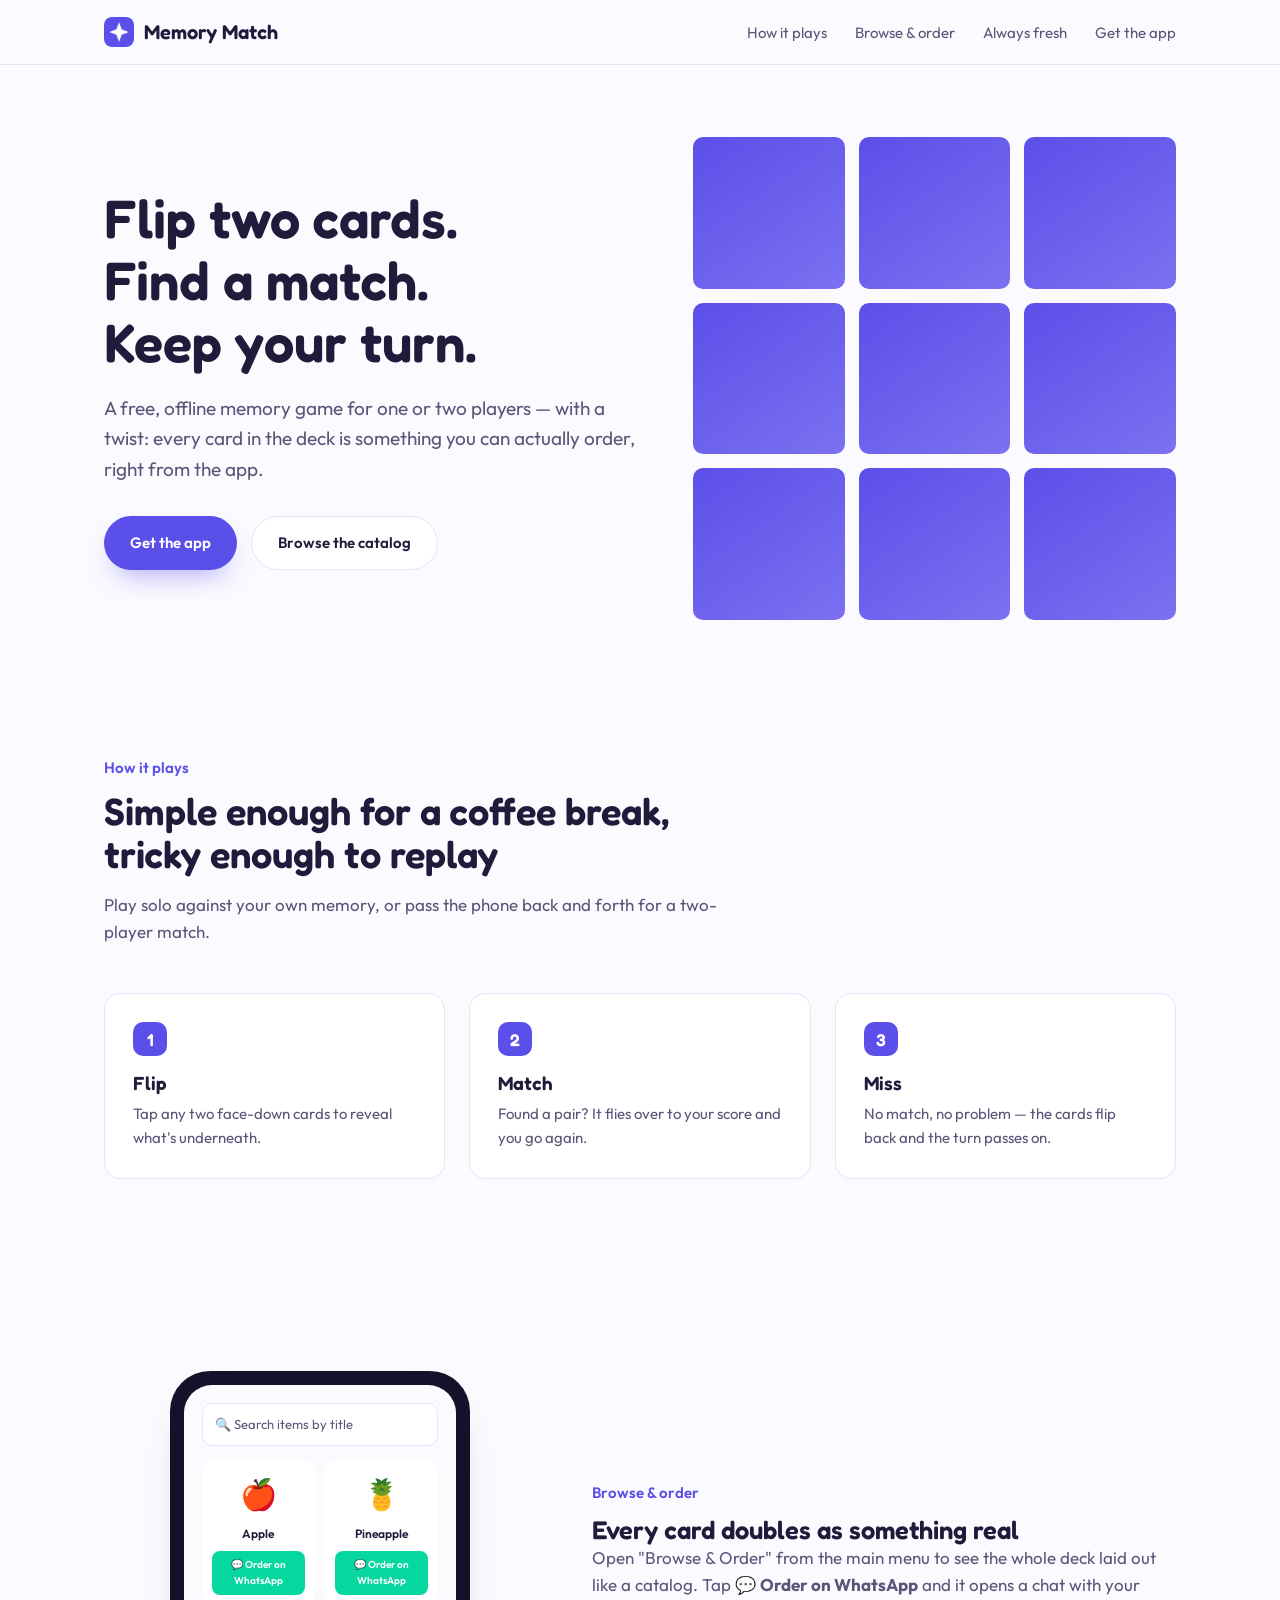
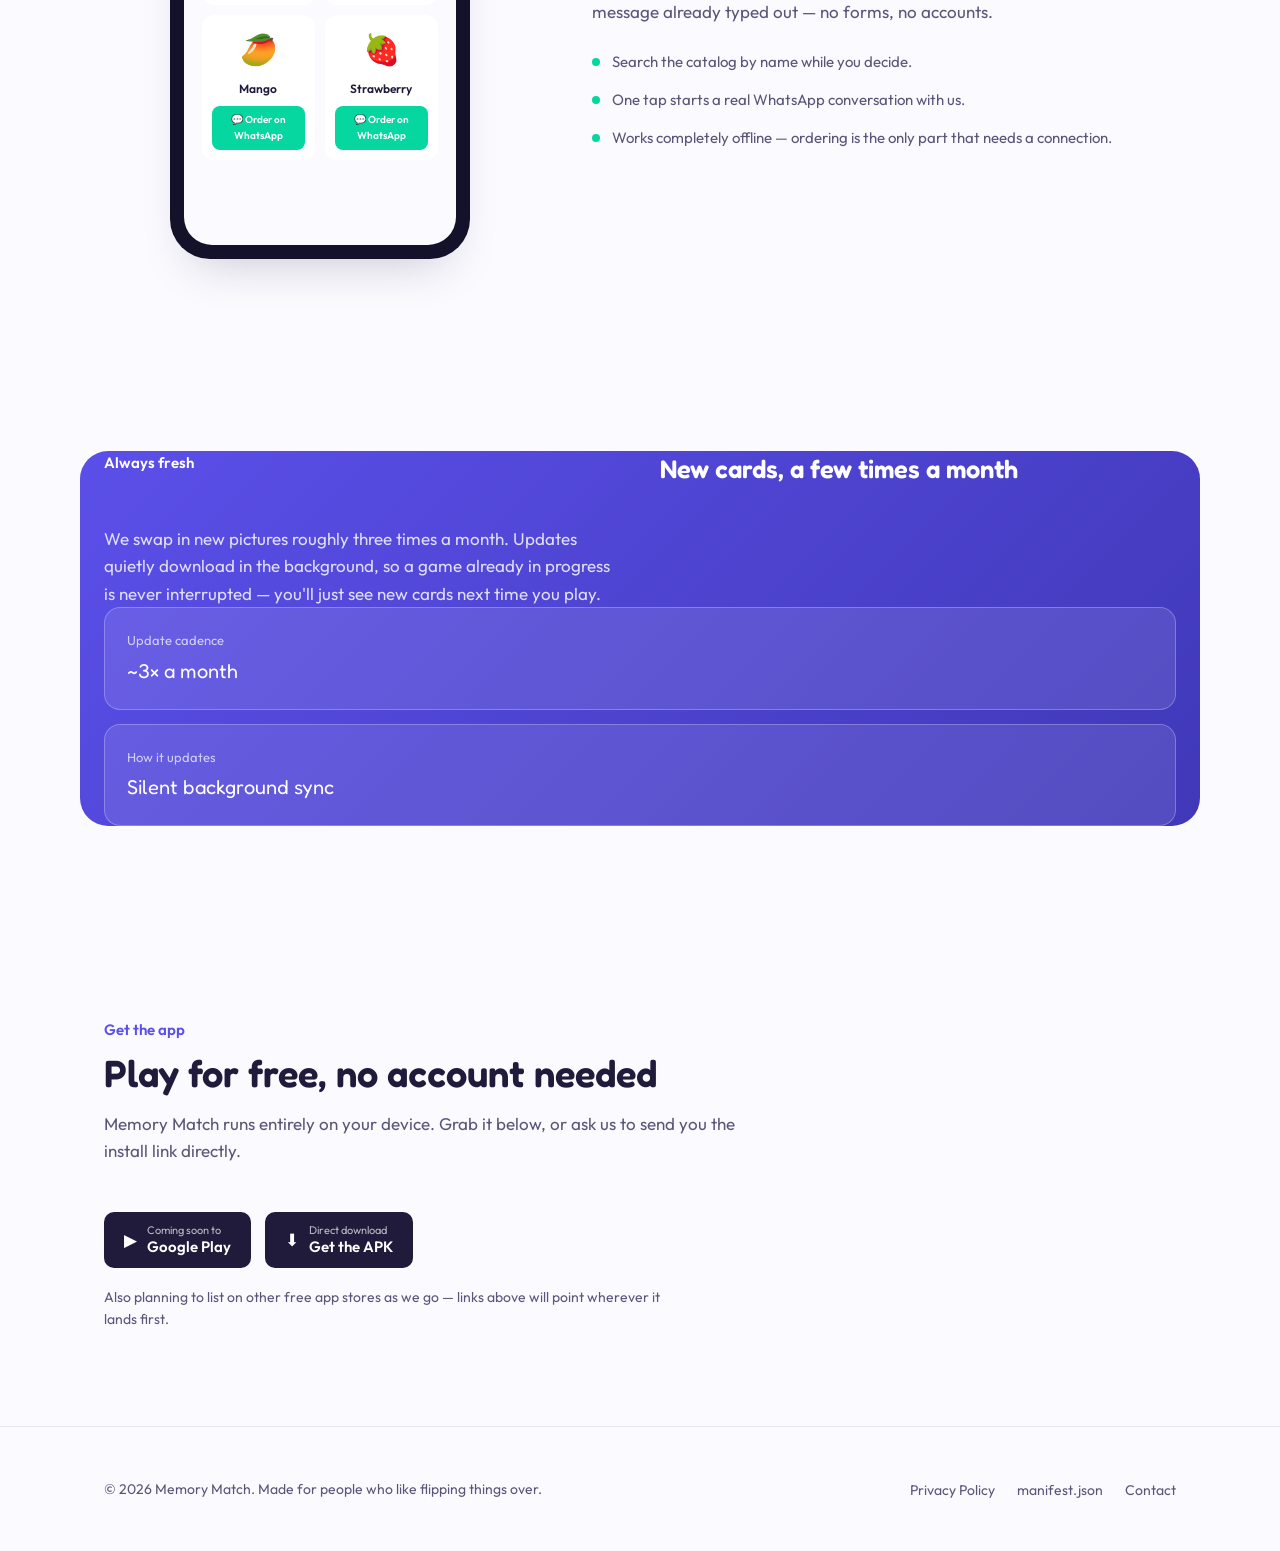
==== index.html @ 35a47999 "Upload MemoryGameSite" ====
<!doctype html>
<html lang="en">
<head>
<meta charset="utf-8" />
<meta name="viewport" content="width=device-width, initial-scale=1" />
<title>Memory Match — flip, match, and order from the deck</title>
<meta name="description" content="A free offline memory-match game for one or two players, where every card doubles as something you can order over WhatsApp." />
<link rel="icon" href="favicon.png" />
<link rel="preconnect" href="https://fonts.googleapis.com">
<link rel="preconnect" href="https://fonts.gstatic.com" crossorigin>
<link href="https://fonts.googleapis.com/css2?family=Fredoka:wght@500;600;700&family=Outfit:wght@400;500;600&display=swap" rel="stylesheet">
<link rel="stylesheet" href="style.css" />
</head>
<body>

<nav class="nav">
  <div class="wrap">
    <a class="brand" href="#top">
      <img src="images/app-icon.png" alt="" />
      Memory Match
    </a>
    <ul class="nav-links">
      <li><a href="#how">How it plays</a></li>
      <li><a href="#catalog">Browse & order</a></li>
      <li><a href="#fresh">Always fresh</a></li>
      <li><a href="#get">Get the app</a></li>
    </ul>
  </div>
</nav>

<header class="hero" id="top">
  <div class="wrap">
    <div>
      <h1>Flip two cards.<br>Find a match.<br>Keep your turn.</h1>
      <p class="lead">A free, offline memory game for one or two players — with a twist: every card in the deck is something you can actually order, right from the app.</p>
      <div class="btn-row">
        <a class="btn btn-primary" href="#get">Get the app</a>
        <a class="btn btn-ghost" href="#catalog">Browse the catalog</a>
      </div>
    </div>
    <div class="flip-grid" aria-hidden="true">
      <div class="flip-card"><div class="face back"></div><div class="face front">🍎</div></div>
      <div class="flip-card"><div class="face back"></div><div class="face front">🍌</div></div>
      <div class="flip-card"><div class="face back"></div><div class="face front">🍇</div></div>
      <div class="flip-card"><div class="face back"></div><div class="face front">🍓</div></div>
      <div class="flip-card"><div class="face back"></div><div class="face front">🍒</div></div>
      <div class="flip-card"><div class="face back"></div><div class="face front">🍉</div></div>
      <div class="flip-card"><div class="face back"></div><div class="face front">🥝</div></div>
      <div class="flip-card"><div class="face back"></div><div class="face front">🍍</div></div>
      <div class="flip-card"><div class="face back"></div><div class="face front">🥭</div></div>
    </div>
  </div>
</header>

<section id="how">
  <div class="wrap">
    <div class="section-head">
      <span class="kicker">How it plays</span>
      <h2>Simple enough for a coffee break, tricky enough to replay</h2>
      <p>Play solo against your own memory, or pass the phone back and forth for a two-player match.</p>
    </div>
    <div class="steps">
      <div class="step">
        <div class="num">1</div>
        <h3>Flip</h3>
        <p>Tap any two face-down cards to reveal what's underneath.</p>
      </div>
      <div class="step">
        <div class="num">2</div>
        <h3>Match</h3>
        <p>Found a pair? It flies over to your score and you go again.</p>
      </div>
      <div class="step">
        <div class="num">3</div>
        <h3>Miss</h3>
        <p>No match, no problem — the cards flip back and the turn passes on.</p>
      </div>
    </div>
  </div>
</section>

<section class="catalog-section" id="catalog">
  <div class="wrap">
    <div class="phone-mock">
      <div class="phone-screen">
        <div class="phone-search">🔍 Search items by title</div>
        <div class="phone-grid">
          <div class="phone-item">
            <div class="emoji">🍎</div>
            <div class="name">Apple</div>
            <div class="wa">💬 Order on WhatsApp</div>
          </div>
          <div class="phone-item">
            <div class="emoji">🍍</div>
            <div class="name">Pineapple</div>
            <div class="wa">💬 Order on WhatsApp</div>
          </div>
          <div class="phone-item">
            <div class="emoji">🥭</div>
            <div class="name">Mango</div>
            <div class="wa">💬 Order on WhatsApp</div>
          </div>
          <div class="phone-item">
            <div class="emoji">🍓</div>
            <div class="name">Strawberry</div>
            <div class="wa">💬 Order on WhatsApp</div>
          </div>
        </div>
      </div>
    </div>
    <div class="catalog-copy">
      <span class="kicker">Browse & order</span>
      <h2>Every card doubles as something real</h2>
      <p>Open "Browse & Order" from the main menu to see the whole deck laid out like a catalog. Tap 💬 <strong>Order on WhatsApp</strong> and it opens a chat with your message already typed out — no forms, no accounts.</p>
      <ul>
        <li><span class="dot"></span> Search the catalog by name while you decide.</li>
        <li><span class="dot"></span> One tap starts a real WhatsApp conversation with us.</li>
        <li><span class="dot"></span> Works completely offline — ordering is the only part that needs a connection.</li>
      </ul>
    </div>
  </div>
</section>

<section id="fresh">
  <div class="wrap fresh-band">
    <div class="wrap" style="padding: 0;">
      <span class="kicker" style="color:#fff;">Always fresh</span>
      <h2>New cards, a few times a month</h2>
      <p>We swap in new pictures roughly three times a month. Updates quietly download in the background, so a game already in progress is never interrupted — you'll just see new cards next time you play.</p>
    </div>
    <div>
      <div class="fresh-card">
        <div class="label">Update cadence</div>
        <div class="value">~3× a month</div>
      </div>
      <div class="fresh-card">
        <div class="label">How it updates</div>
        <div class="value">Silent background sync</div>
      </div>
    </div>
  </div>
</section>

<section id="get">
  <div class="wrap">
    <div class="section-head">
      <span class="kicker">Get the app</span>
      <h2>Play for free, no account needed</h2>
      <p>Memory Match runs entirely on your device. Grab it below, or ask us to send you the install link directly.</p>
    </div>
    <div class="store-row">
      <a class="store-badge" href="#" aria-label="Coming soon to Google Play">
        <span>▶</span>
        <span class="lines"><span class="small">Coming soon to</span><span class="big">Google Play</span></span>
      </a>
      <a class="store-badge" href="#" aria-label="Download the APK directly">
        <span>⬇</span>
        <span class="lines"><span class="small">Direct download</span><span class="big">Get the APK</span></span>
      </a>
    </div>
    <p class="store-note">Also planning to list on other free app stores as we go — links above will point wherever it lands first.</p>
  </div>
</section>

<footer>
  <div class="wrap">
    <div class="footer-brand">© 2026 Memory Match. Made for people who like flipping things over.</div>
    <ul class="footer-links">
      <li><a href="privacy.html">Privacy Policy</a></li>
      <li><a href="manifest.json">manifest.json</a></li>
      <li><a href="mailto:hello@example.com">Contact</a></li>
    </ul>
  </div>
</footer>

</body>
</html>
---- style.css ----
:root {
  --bg: #FBFAFF;
  --ink: #201B3B;
  --ink-soft: #5B5679;
  --primary: #5B4FE9;
  --primary-deep: #4038B8;
  --coral: #FF6B6B;
  --mint: #06D6A0;
  --surface: #FFFFFF;
  --line: #E7E4F6;
  --radius-lg: 28px;
  --radius-md: 16px;
  --radius-sm: 10px;
  --shadow: 0 24px 48px -24px rgba(32, 27, 59, 0.25);
  --max: 1120px;
}

* { box-sizing: border-box; }

html { scroll-behavior: smooth; }

body {
  margin: 0;
  background: var(--bg);
  color: var(--ink);
  font-family: 'Outfit', system-ui, sans-serif;
  font-size: 17px;
  line-height: 1.6;
  -webkit-font-smoothing: antialiased;
}

h1, h2, h3, .display {
  font-family: 'Fredoka', system-ui, sans-serif;
  font-weight: 600;
  line-height: 1.15;
  margin: 0;
  color: var(--ink);
}

p { margin: 0; color: var(--ink-soft); max-width: 62ch; }

a { color: inherit; }

img { max-width: 100%; display: block; }

.wrap {
  max-width: var(--max);
  margin: 0 auto;
  padding: 0 24px;
}

/* Nav */
.nav {
  position: sticky;
  top: 0;
  z-index: 20;
  background: rgba(251, 250, 255, 0.86);
  backdrop-filter: blur(10px);
  border-bottom: 1px solid var(--line);
}
.nav .wrap {
  display: flex;
  align-items: center;
  justify-content: space-between;
  padding-top: 16px;
  padding-bottom: 16px;
}
.brand {
  display: flex;
  align-items: center;
  gap: 10px;
  font-family: 'Fredoka', system-ui, sans-serif;
  font-weight: 600;
  font-size: 20px;
  text-decoration: none;
}
.brand img { width: 30px; height: 30px; border-radius: 8px; }
.nav-links { display: flex; gap: 28px; list-style: none; margin: 0; padding: 0; }
.nav-links a { text-decoration: none; color: var(--ink-soft); font-size: 15px; }
.nav-links a:hover { color: var(--primary); }

/* Buttons */
.btn {
  display: inline-flex;
  align-items: center;
  justify-content: center;
  gap: 8px;
  padding: 14px 26px;
  border-radius: 999px;
  font-family: 'Outfit', system-ui, sans-serif;
  font-weight: 600;
  font-size: 15px;
  text-decoration: none;
  border: none;
  cursor: pointer;
  transition: transform 0.15s ease, box-shadow 0.15s ease;
}
.btn:hover { transform: translateY(-2px); }
.btn-primary { background: var(--primary); color: #fff; box-shadow: 0 14px 28px -12px rgba(91,79,233,0.55); }
.btn-primary:hover { background: var(--primary-deep); }
.btn-ghost { background: var(--surface); color: var(--ink); border: 1.5px solid var(--line); }
.btn-ghost:hover { border-color: var(--primary); color: var(--primary); }
.btn-row { display: flex; gap: 14px; flex-wrap: wrap; }

/* Sections */
section { padding: 96px 0; }
.section-head { max-width: 640px; margin-bottom: 48px; }
.kicker { color: var(--primary); font-weight: 600; font-size: 15px; margin-bottom: 10px; display: block; }
.section-head h2 { font-size: clamp(28px, 4vw, 38px); margin-bottom: 14px; }

/* Hero */
.hero .wrap {
  display: grid;
  grid-template-columns: 1.05fr 0.95fr;
  gap: 56px;
  align-items: center;
  padding-top: 72px;
  padding-bottom: 40px;
}
.hero h1 { font-size: clamp(36px, 5vw, 54px); margin-bottom: 20px; }
.hero p.lead { font-size: 19px; margin-bottom: 32px; }

/* Flip-card hero demo */
.flip-grid {
  display: grid;
  grid-template-columns: repeat(3, 1fr);
  gap: 14px;
  perspective: 1000px;
}
.flip-card {
  aspect-ratio: 1;
  position: relative;
  border-radius: var(--radius-sm);
}
.flip-card .face {
  position: absolute;
  inset: 0;
  border-radius: var(--radius-sm);
  display: flex;
  align-items: center;
  justify-content: center;
  backface-visibility: hidden;
  animation: reveal 2.6s ease-in-out infinite;
}
.flip-card .face.back { background: linear-gradient(145deg, var(--primary), #7B71F0); }
.flip-card .face.front { background: #fff; border: 1.5px solid var(--line); font-size: 30px; transform: rotateY(180deg); }
.flip-card:nth-child(1) .face { animation-delay: 0.0s; }
.flip-card:nth-child(2) .face { animation-delay: 0.15s; }
.flip-card:nth-child(3) .face { animation-delay: 0.3s; }
.flip-card:nth-child(4) .face { animation-delay: 0.45s; }
.flip-card:nth-child(5) .face { animation-delay: 0.6s; }
.flip-card:nth-child(6) .face { animation-delay: 0.75s; }
.flip-card:nth-child(7) .face { animation-delay: 0.9s; }
.flip-card:nth-child(8) .face { animation-delay: 1.05s; }
.flip-card:nth-child(9) .face { animation-delay: 1.2s; }

@keyframes reveal {
  0%, 8% { transform: rotateY(0deg); }
  45%, 65% { transform: rotateY(180deg); }
  92%, 100% { transform: rotateY(0deg); }
}

@media (prefers-reduced-motion: reduce) {
  .flip-card .face { animation: none; }
  .flip-card .face.front { transform: rotateY(0deg); opacity: 0; }
}

/* Steps */
.steps { display: grid; grid-template-columns: repeat(3, 1fr); gap: 24px; }
.step {
  background: var(--surface);
  border: 1px solid var(--line);
  border-radius: var(--radius-md);
  padding: 28px;
}
.step .num {
  width: 34px; height: 34px;
  border-radius: 10px;
  background: var(--primary);
  color: #fff;
  display: flex; align-items: center; justify-content: center;
  font-family: 'Fredoka', sans-serif; font-weight: 600;
  margin-bottom: 16px;
}
.step h3 { font-size: 19px; margin-bottom: 8px; }
.step p { font-size: 15px; }

/* Catalog / WhatsApp section */
.catalog-section .wrap {
  display: grid;
  grid-template-columns: 0.85fr 1.15fr;
  gap: 56px;
  align-items: center;
}
.phone-mock {
  background: #14112B;
  border-radius: 40px;
  padding: 14px;
  width: min(300px, 100%);
  box-shadow: var(--shadow);
  margin: 0 auto;
}
.phone-screen {
  background: var(--bg);
  border-radius: 28px;
  padding: 18px;
  min-height: 460px;
}
.phone-search {
  background: #fff;
  border-radius: 10px;
  padding: 10px 12px;
  font-size: 13px;
  color: var(--ink-soft);
  margin-bottom: 14px;
  border: 1px solid var(--line);
}
.phone-grid { display: grid; grid-template-columns: 1fr 1fr; gap: 10px; }
.phone-item {
  background: #fff;
  border-radius: 12px;
  padding: 10px;
  text-align: center;
}
.phone-item .emoji { font-size: 30px; margin-bottom: 6px; }
.phone-item .name { font-size: 12px; font-weight: 600; margin-bottom: 8px; }
.phone-item .wa {
  background: var(--mint);
  color: #fff;
  border-radius: 8px;
  font-size: 10px;
  font-weight: 600;
  padding: 6px 4px;
}
.catalog-copy ul { padding: 0; margin: 24px 0 0; list-style: none; display: grid; gap: 14px; }
.catalog-copy li { display: flex; gap: 12px; align-items: flex-start; font-size: 15px; color: var(--ink-soft); }
.catalog-copy li .dot { width: 8px; height: 8px; border-radius: 50%; background: var(--mint); margin-top: 8px; flex-shrink: 0; }

/* Freshness / admin */
.fresh-band {
  background: linear-gradient(135deg, var(--primary), #4038B8);
  color: #fff;
  border-radius: var(--radius-lg);
}
.fresh-band .wrap { padding: 64px 24px; display: grid; grid-template-columns: 1fr 1fr; gap: 40px; align-items: center; }
.fresh-band h2 { color: #fff; }
.fresh-band p { color: rgba(255,255,255,0.82); }
.fresh-card {
  background: rgba(255,255,255,0.1);
  border: 1px solid rgba(255,255,255,0.25);
  border-radius: var(--radius-md);
  padding: 22px;
}
.fresh-card + .fresh-card { margin-top: 14px; }
.fresh-card .label { font-size: 13px; color: rgba(255,255,255,0.7); margin-bottom: 4px; }
.fresh-card .value { font-family: 'Fredoka', sans-serif; font-size: 20px; }

/* Get the app */
.store-row { display: flex; gap: 14px; flex-wrap: wrap; margin-top: 28px; }
.store-badge {
  display: flex;
  align-items: center;
  gap: 10px;
  background: var(--ink);
  color: #fff;
  padding: 12px 20px;
  border-radius: var(--radius-sm);
  text-decoration: none;
}
.store-badge .lines { display: flex; flex-direction: column; line-height: 1.2; }
.store-badge .small { font-size: 11px; opacity: 0.7; }
.store-badge .big { font-size: 15px; font-weight: 600; }
.store-note { margin-top: 18px; font-size: 14px; }

/* Footer */
footer { border-top: 1px solid var(--line); padding: 48px 0; }
footer .wrap { display: flex; justify-content: space-between; align-items: center; flex-wrap: wrap; gap: 16px; }
.footer-links { display: flex; gap: 22px; list-style: none; padding: 0; margin: 0; }
.footer-links a { text-decoration: none; color: var(--ink-soft); font-size: 14px; }
.footer-links a:hover { color: var(--primary); }
.footer-brand { font-size: 14px; color: var(--ink-soft); }

@media (max-width: 860px) {
  .hero .wrap, .catalog-section .wrap, .fresh-band .wrap { grid-template-columns: 1fr; }
  .nav-links { display: none; }
  .steps { grid-template-columns: 1fr; }
  section { padding: 64px 0; }
}
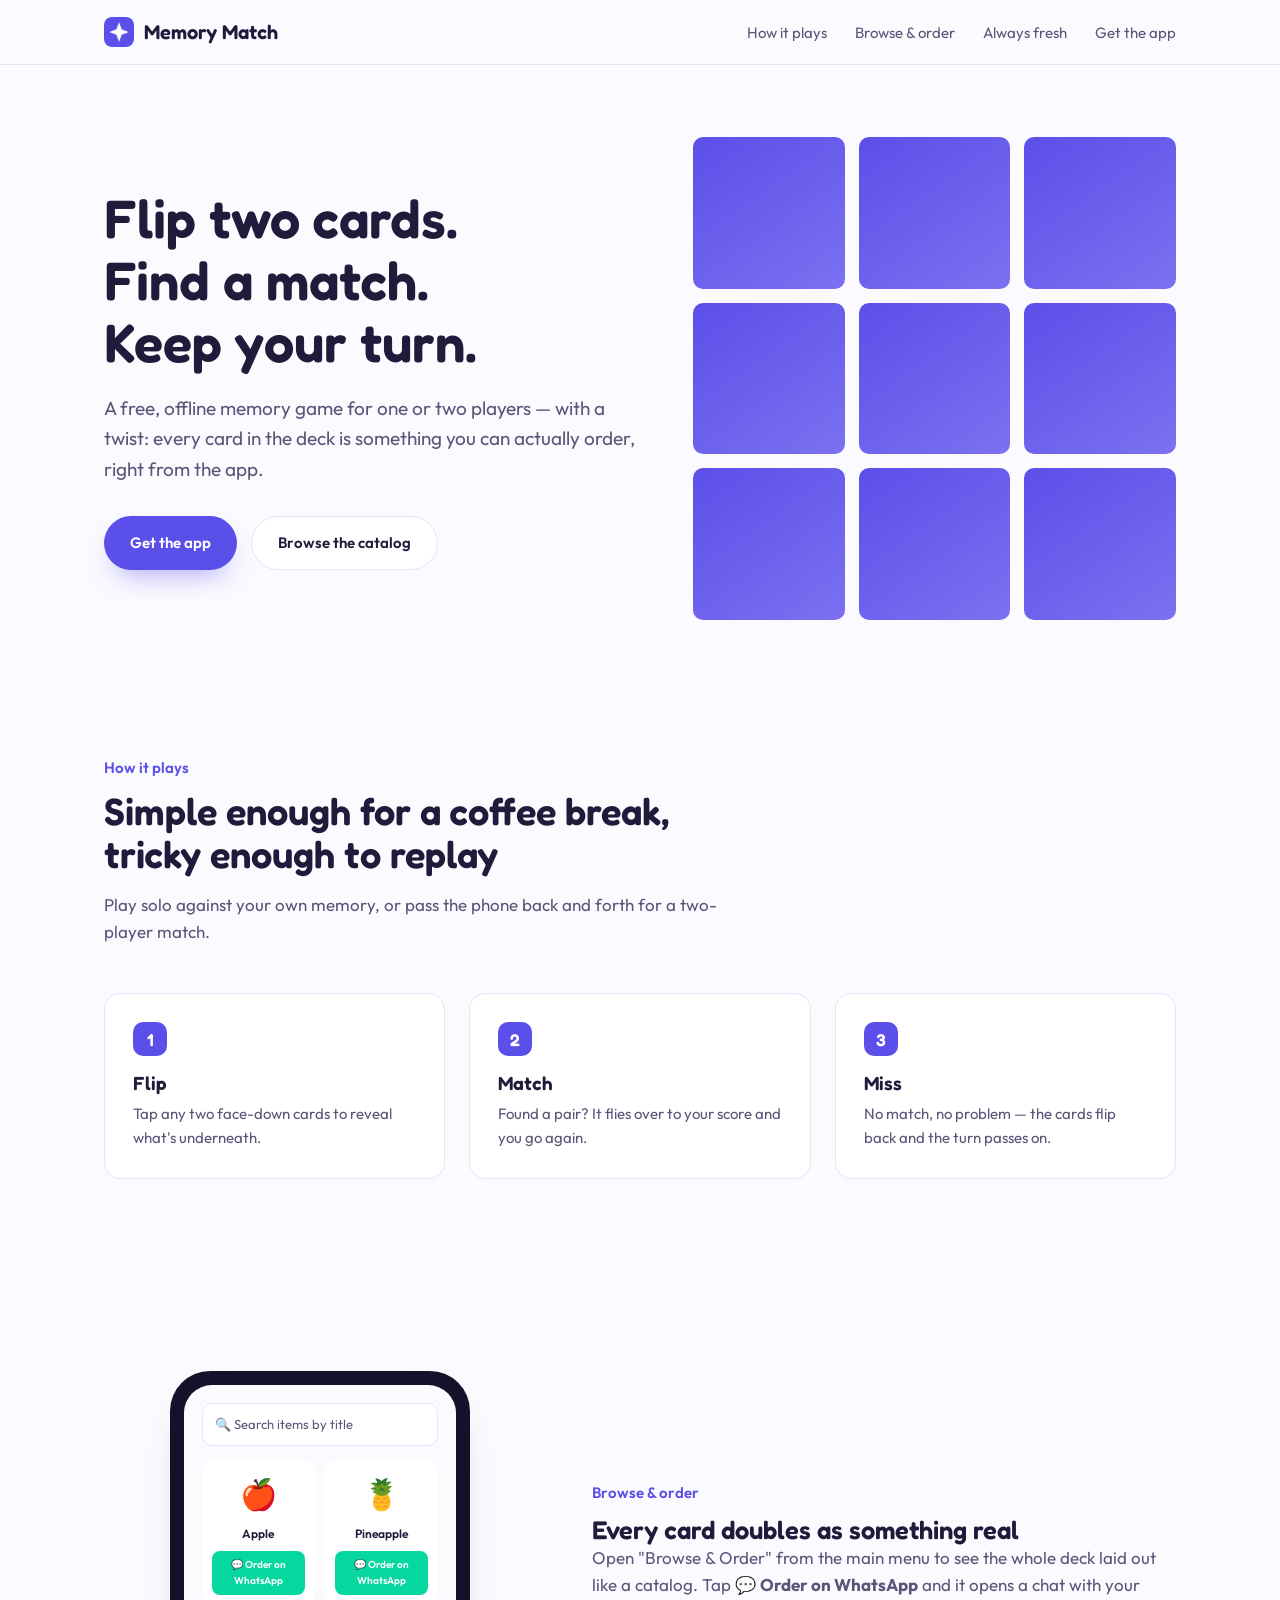
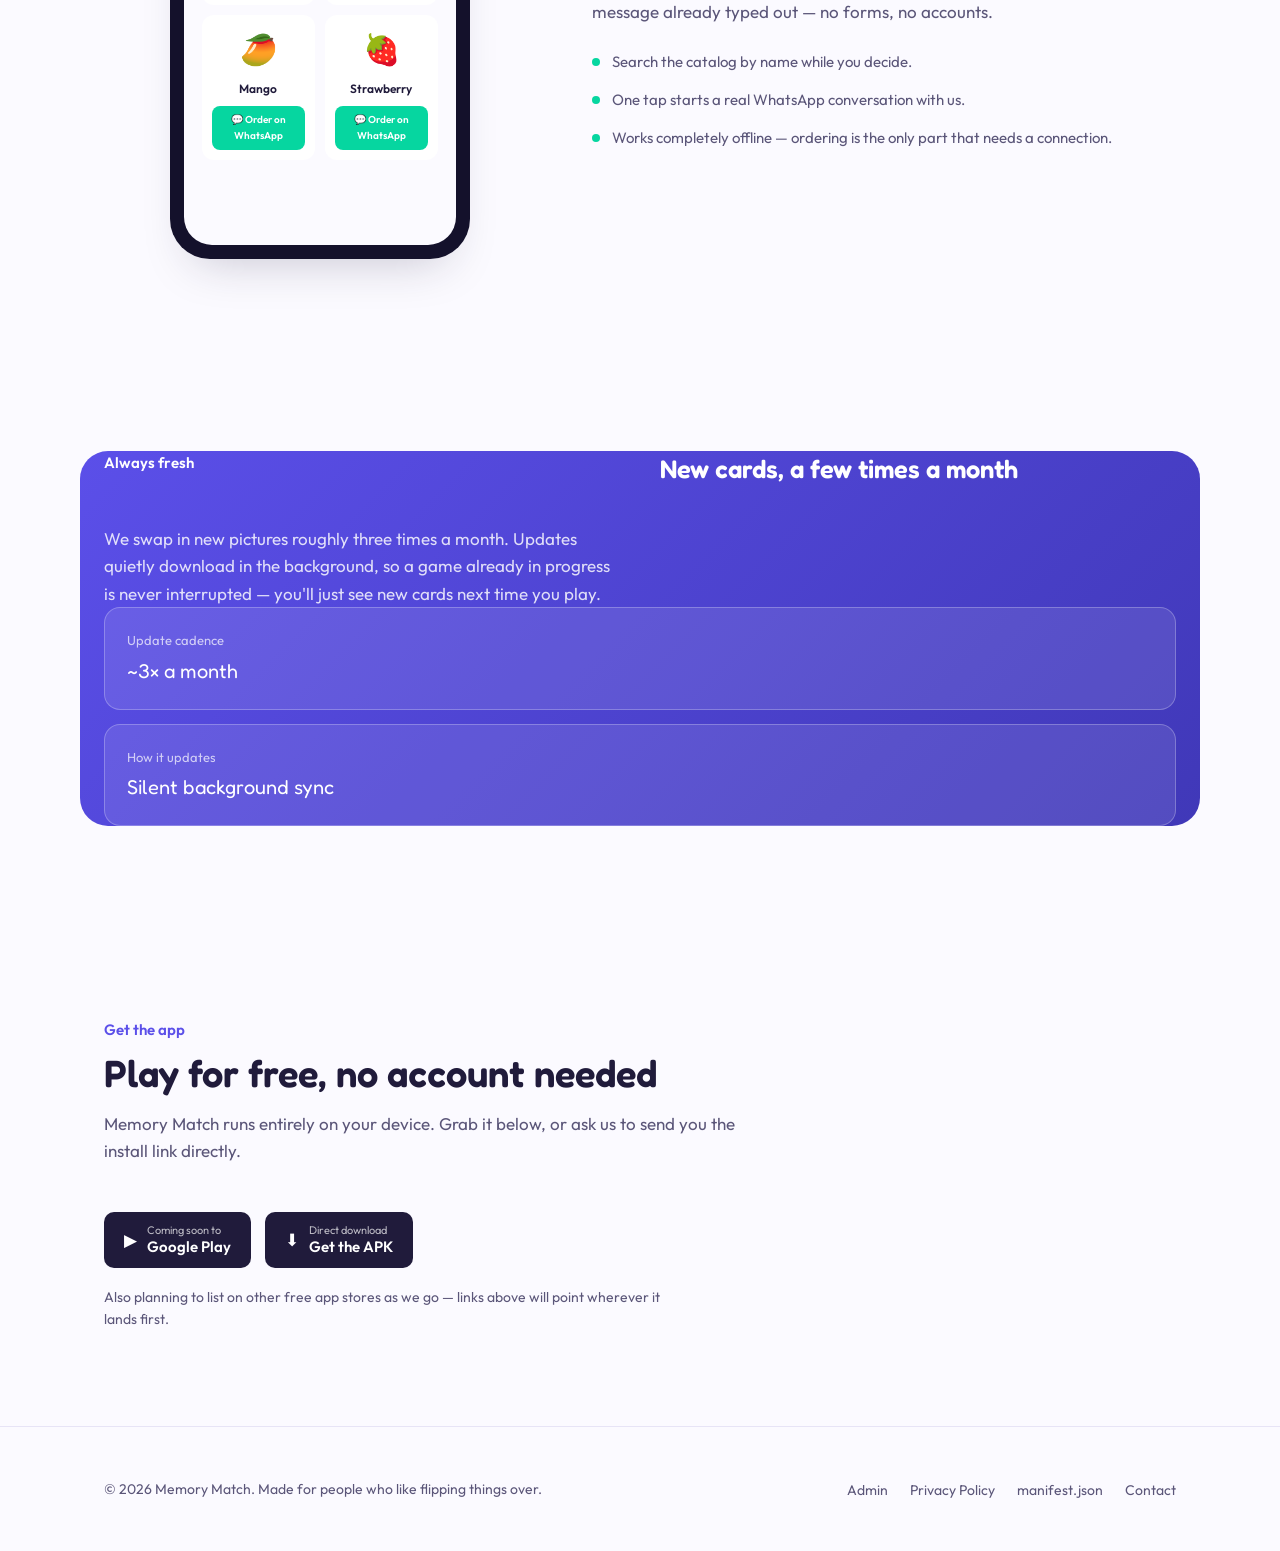
==== commit c4c58227: "Remade" ====
--- a/index.html
+++ b/index.html
@@ -166,6 +166,7 @@
   <div class="wrap">
     <div class="footer-brand">© 2026 Memory Match. Made for people who like flipping things over.</div>
     <ul class="footer-links">
+      <li><a href="admin.html">Admin</a></li>
       <li><a href="privacy.html">Privacy Policy</a></li>
       <li><a href="manifest.json">manifest.json</a></li>
       <li><a href="mailto:hello@example.com">Contact</a></li>
